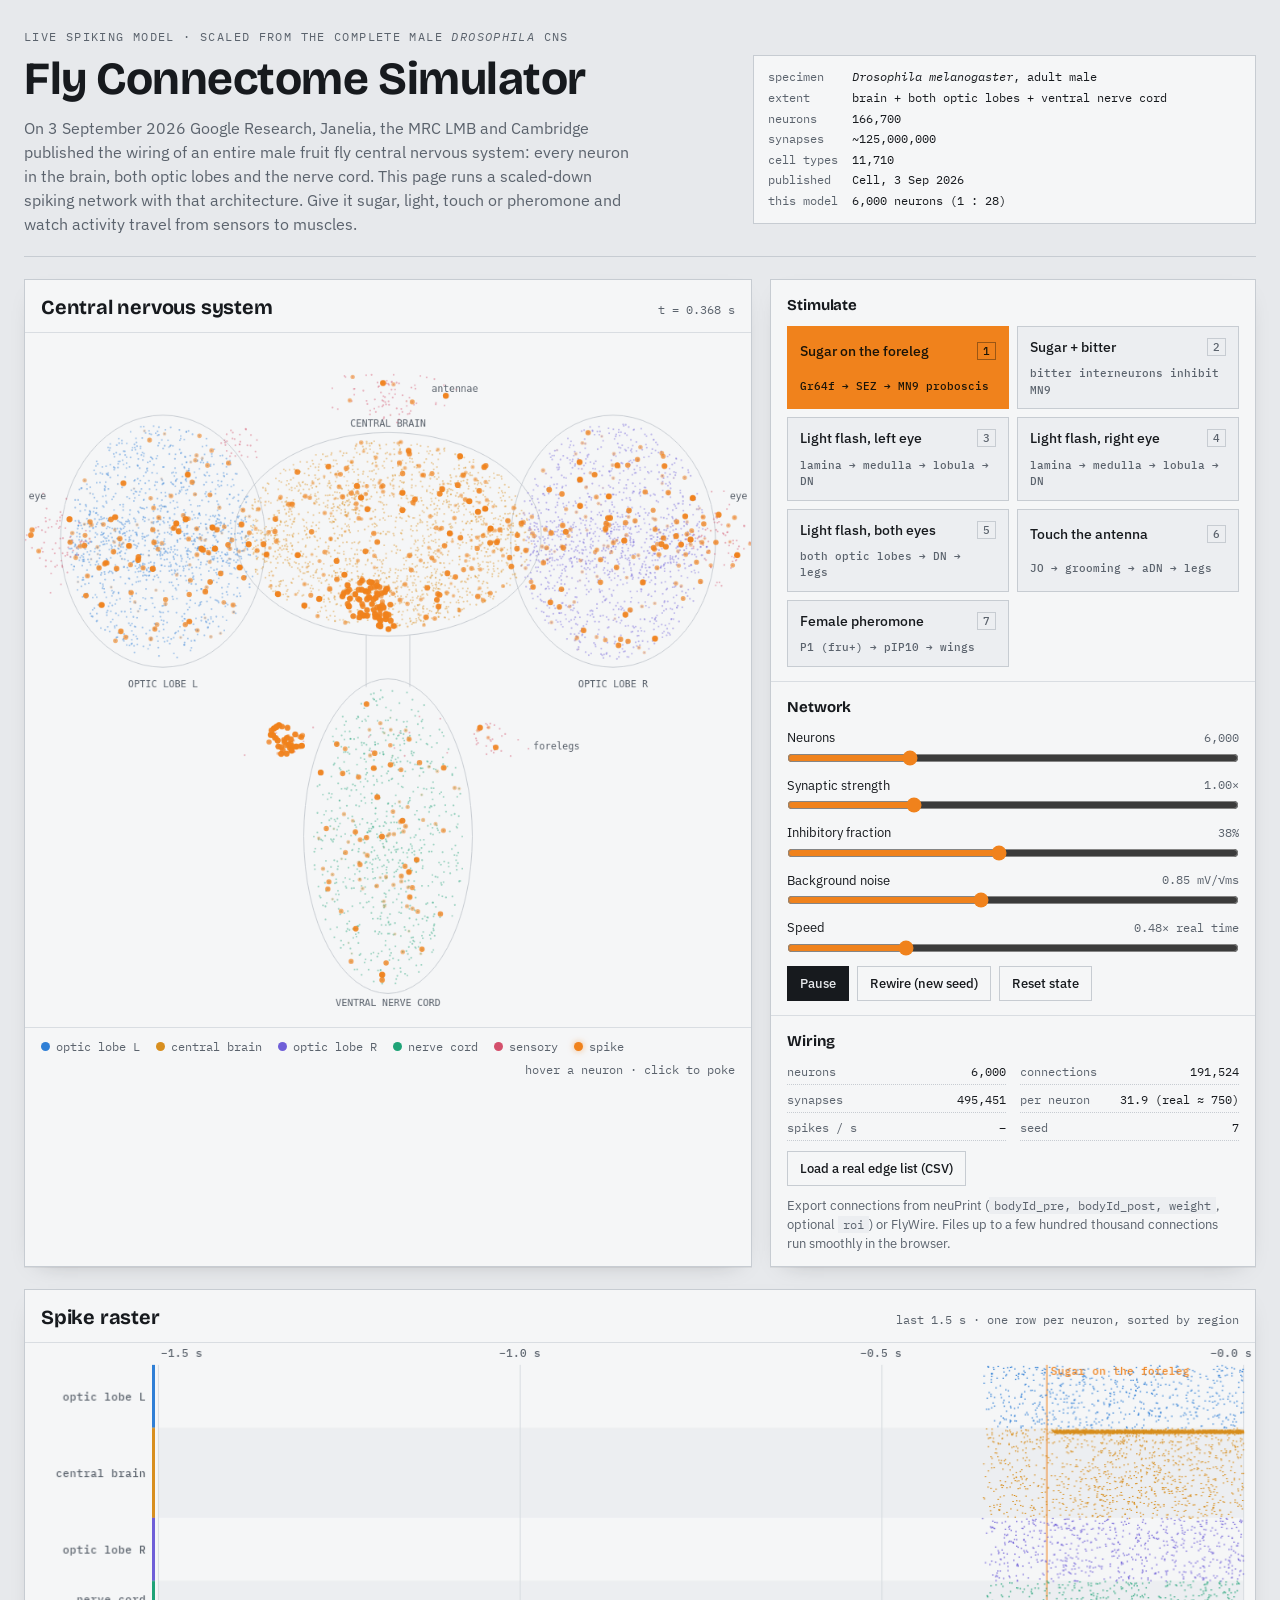
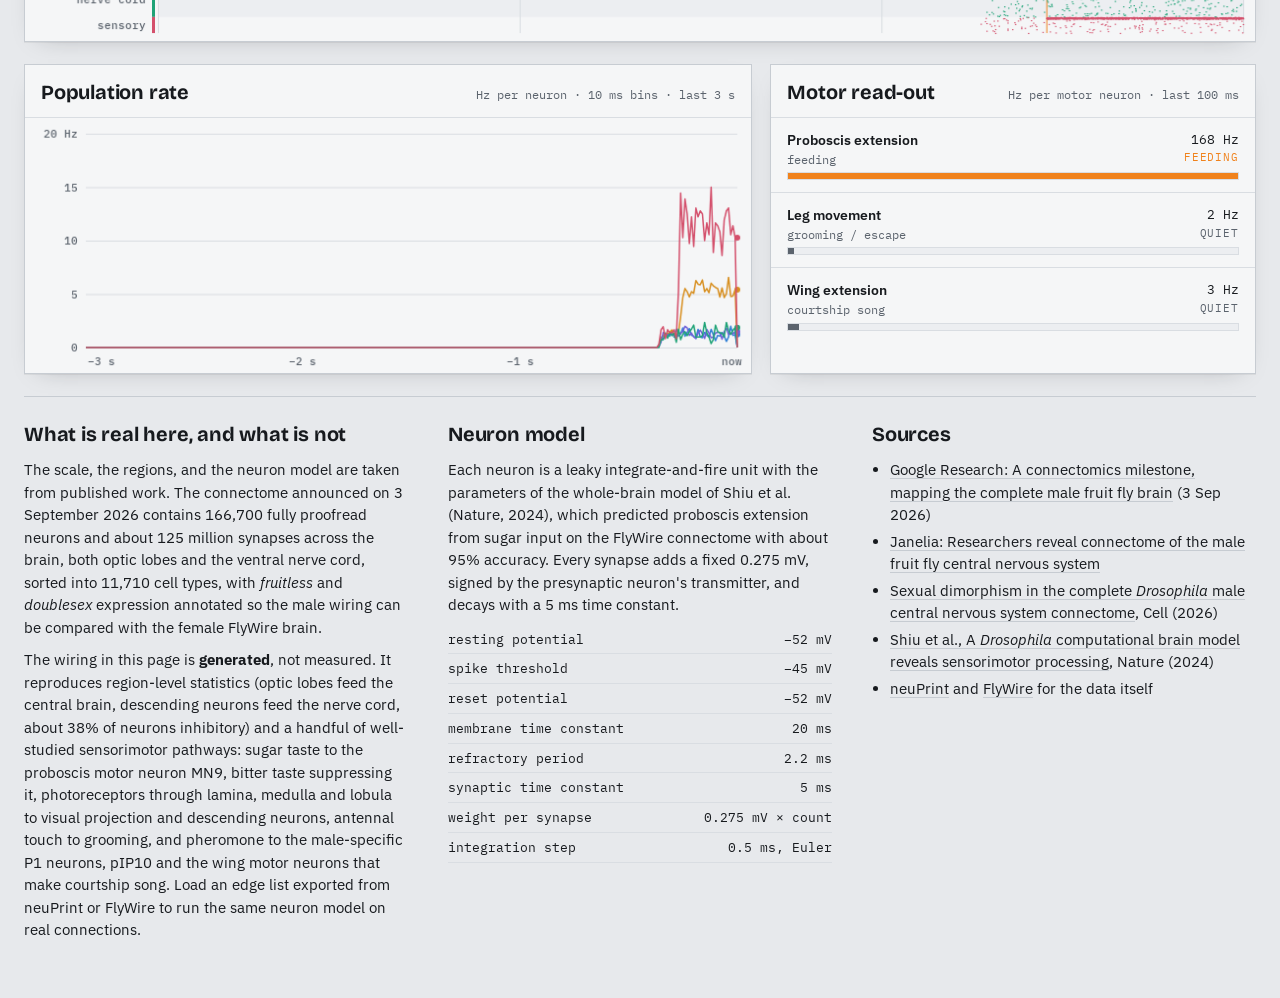
==== fly-brain-sim/index.html @ 0de81622 "Add fly connectome spiking simulation demo and slides Adds fly-brain-sim/, a dependency-free interac" ====
<!DOCTYPE html>
<html lang="en">
<head>
<meta charset="utf-8">
<meta name="viewport" content="width=device-width, initial-scale=1">
<title>Fly Connectome Simulator</title>
<link rel="preconnect" href="https://fonts.googleapis.com">
<link rel="stylesheet" href="https://fonts.googleapis.com/css2?family=Bricolage+Grotesque:opsz,wght@12..96,500;12..96,700&family=IBM+Plex+Sans:wght@400;500;600&family=IBM+Plex+Mono:wght@400;500&display=swap">
<style>
:root {
  color-scheme: light dark;
  --bg: #e7e9ec;
  --panel: #f5f6f7;
  --panel-2: #eceef1;
  --ink: #171a1e;
  --muted: #5b636d;
  --line: #c7ccd2;
  --line-soft: #d9dde2;
  --spike: #f0821c;
  --spike-glow: rgba(240, 130, 28, 0.55);
  --olL: #2f7fd6;
  --olR: #6f5fd8;
  --cb: #d88f1f;
  --vnc: #1fa377;
  --sens: #d4506c;
  --focus: #2f7fd6;
  --dot-alpha: 0.42;
  --shadow: 0 1px 0 rgba(23, 26, 30, 0.06), 0 8px 24px -16px rgba(23, 26, 30, 0.35);
}
@media (prefers-color-scheme: dark) {
  :root:not([data-theme="light"]) {
    --bg: #0f1214;
    --panel: #171b1f;
    --panel-2: #1e2428;
    --ink: #e6e9ec;
    --muted: #8d97a1;
    --line: #2b3239;
    --line-soft: #232a30;
    --spike: #ffc857;
    --spike-glow: rgba(255, 200, 87, 0.6);
    --olL: #5aa0ee;
    --olR: #9384f0;
    --cb: #f0ad3f;
    --vnc: #3ec695;
    --sens: #ef7590;
    --focus: #5aa0ee;
    --dot-alpha: 0.5;
    --shadow: 0 1px 0 rgba(0, 0, 0, 0.3), 0 10px 30px -18px rgba(0, 0, 0, 0.9);
  }
}
:root[data-theme="dark"] {
  --bg: #0f1214;
  --panel: #171b1f;
  --panel-2: #1e2428;
  --ink: #e6e9ec;
  --muted: #8d97a1;
  --line: #2b3239;
  --line-soft: #232a30;
  --spike: #ffc857;
  --spike-glow: rgba(255, 200, 87, 0.6);
  --olL: #5aa0ee;
  --olR: #9384f0;
  --cb: #f0ad3f;
  --vnc: #3ec695;
  --sens: #ef7590;
  --focus: #5aa0ee;
  --dot-alpha: 0.5;
  --shadow: 0 1px 0 rgba(0, 0, 0, 0.3), 0 10px 30px -18px rgba(0, 0, 0, 0.9);
}

* { box-sizing: border-box; }
html, body { margin: 0; }
body {
  background: var(--bg);
  color: var(--ink);
  font-family: "IBM Plex Sans", "Helvetica Neue", Arial, sans-serif;
  font-size: 15px;
  line-height: 1.5;
  -webkit-font-smoothing: antialiased;
}
.mono { font-family: "IBM Plex Mono", "SFMono-Regular", Menlo, Consolas, monospace; font-variant-numeric: tabular-nums; }
h1, h2, h3 { font-family: "Bricolage Grotesque", "IBM Plex Sans", Arial, sans-serif; margin: 0; text-wrap: balance; letter-spacing: -0.01em; }
h1 { font-size: clamp(30px, 4.2vw, 46px); font-weight: 700; line-height: 1.05; }
h2 { font-size: 20px; font-weight: 700; }
h3 { font-size: 15px; font-weight: 700; }
p { margin: 0; }
a { color: inherit; text-decoration-color: var(--line); text-underline-offset: 3px; }
a:hover { text-decoration-color: var(--ink); }
:focus-visible { outline: 2px solid var(--focus); outline-offset: 2px; }

.wrap { max-width: 1280px; margin: 0 auto; padding: 28px 24px 56px; display: flex; flex-direction: column; gap: 22px; }

/* ---- header ---- */
.masthead { display: grid; grid-template-columns: minmax(0, 1.4fr) minmax(280px, 1fr); gap: 24px; align-items: end; border-bottom: 1px solid var(--line); padding-bottom: 20px; }
.masthead .lede { max-width: 62ch; margin-top: 12px; color: var(--muted); font-size: 16px; }
.eyebrow { font-family: "IBM Plex Mono", monospace; font-size: 11.5px; letter-spacing: 0.12em; text-transform: uppercase; color: var(--muted); margin-bottom: 10px; }
.specimen { font-family: "IBM Plex Mono", monospace; font-size: 12px; line-height: 1.55; border: 1px solid var(--line); background: var(--panel); padding: 12px 14px; display: grid; grid-template-columns: max-content 1fr; column-gap: 14px; row-gap: 2px; }
.specimen dt { color: var(--muted); }
.specimen dd { margin: 0; font-variant-numeric: tabular-nums; }

/* ---- main grid ---- */
.lab { display: grid; grid-template-columns: minmax(0, 3fr) minmax(300px, 2fr); gap: 18px; }
.panel { background: var(--panel); border: 1px solid var(--line); box-shadow: var(--shadow); }
.panel-head { display: flex; justify-content: space-between; align-items: baseline; gap: 12px; padding: 12px 16px 10px; border-bottom: 1px solid var(--line-soft); }
.panel-head .sub { font-family: "IBM Plex Mono", monospace; font-size: 11.5px; color: var(--muted); font-variant-numeric: tabular-nums; }
.map-wrap { position: relative; }
#map { display: block; width: 100%; height: auto; cursor: crosshair; }
.legend { display: flex; flex-wrap: wrap; gap: 6px 16px; padding: 10px 16px 12px; font-family: "IBM Plex Mono", monospace; font-size: 11.5px; color: var(--muted); border-top: 1px solid var(--line-soft); }
.legend span::before { content: ""; display: inline-block; width: 9px; height: 9px; border-radius: 50%; margin-right: 6px; vertical-align: -0.5px; background: var(--c); }
.legend .spk::before { background: var(--spike); box-shadow: 0 0 6px var(--spike-glow); }
.tip { position: absolute; pointer-events: none; font-family: "IBM Plex Mono", monospace; font-size: 11.5px; background: var(--ink); color: var(--bg); padding: 5px 8px; max-width: 280px; line-height: 1.4; transform: translate(12px, 12px); display: none; z-index: 2; }
.tip b { color: inherit; font-weight: 500; }

/* ---- controls ---- */
.controls { display: flex; flex-direction: column; }
.ctl-section { padding: 14px 16px; border-bottom: 1px solid var(--line-soft); display: flex; flex-direction: column; gap: 10px; }
.ctl-section:last-child { border-bottom: 0; }
.stim-grid { display: grid; grid-template-columns: 1fr 1fr; gap: 8px; }
.stim { appearance: none; font: inherit; font-size: 13.5px; font-weight: 500; color: var(--ink); background: var(--panel-2); border: 1px solid var(--line); padding: 10px 12px; text-align: left; cursor: pointer; display: grid; grid-template-columns: 1fr auto; align-items: center; gap: 8px; transition: background 120ms, border-color 120ms; }
.stim:hover { border-color: var(--ink); }
.stim .key { font-family: "IBM Plex Mono", monospace; font-size: 11px; color: var(--muted); border: 1px solid var(--line); padding: 0 5px; line-height: 16px; }
.stim .to { grid-column: 1 / -1; font-family: "IBM Plex Mono", monospace; font-size: 11px; color: var(--muted); }
.stim.active { background: var(--spike); border-color: var(--spike); color: #1a1408; }
.stim.active .key, .stim.active .to { color: #1a1408; border-color: rgba(26, 20, 8, 0.4); }
.slider { display: grid; grid-template-columns: 1fr auto; gap: 2px 10px; align-items: center; font-size: 13px; }
.slider label { color: var(--ink); }
.slider output { font-family: "IBM Plex Mono", monospace; font-size: 12px; color: var(--muted); font-variant-numeric: tabular-nums; text-align: right; min-width: 8ch; }
.slider input { grid-column: 1 / -1; width: 100%; accent-color: var(--spike); margin: 0; }
.row { display: flex; gap: 8px; flex-wrap: wrap; }
.btn { appearance: none; font: inherit; font-size: 13px; font-weight: 500; color: var(--ink); background: transparent; border: 1px solid var(--line); padding: 7px 12px; cursor: pointer; }
.btn:hover { border-color: var(--ink); }
.btn.primary { background: var(--ink); color: var(--bg); border-color: var(--ink); }
.file { font-size: 12.5px; color: var(--muted); }
.file input { display: none; }
.file .btn { display: inline-block; }
.note { font-size: 12.5px; color: var(--muted); }
.stats { display: grid; grid-template-columns: repeat(2, 1fr); gap: 6px 14px; font-family: "IBM Plex Mono", monospace; font-size: 12px; }
.stats div { display: flex; justify-content: space-between; gap: 8px; border-bottom: 1px dotted var(--line); padding-bottom: 3px; }
.stats span:first-child { color: var(--muted); }

/* ---- raster + charts ---- */
canvas.plot { display: block; width: 100%; height: auto; }
.two { display: grid; grid-template-columns: minmax(0, 3fr) minmax(300px, 2fr); gap: 18px; }
.meters { display: flex; flex-direction: column; }
.meter { display: grid; grid-template-columns: 1fr auto; gap: 4px 12px; padding: 12px 16px; border-bottom: 1px solid var(--line-soft); }
.meter:last-child { border-bottom: 0; }
.meter .name { font-weight: 600; font-size: 14px; }
.meter .beh { font-family: "IBM Plex Mono", monospace; font-size: 11.5px; color: var(--muted); }
.meter .val { font-family: "IBM Plex Mono", monospace; font-size: 13px; font-variant-numeric: tabular-nums; text-align: right; align-self: center; }
.meter .bar { grid-column: 1 / -1; height: 8px; background: var(--panel-2); border: 1px solid var(--line-soft); position: relative; overflow: hidden; }
.meter .bar i { position: absolute; inset: 0 auto 0 0; width: 0; background: var(--muted); transition: width 80ms linear, background 120ms; }
.meter.on .bar i { background: var(--spike); box-shadow: 0 0 8px var(--spike-glow); }
.meter .state { font-family: "IBM Plex Mono", monospace; font-size: 11px; letter-spacing: 0.08em; text-transform: uppercase; color: var(--muted); align-self: center; }
.meter.on .state { color: var(--spike); }

/* ---- notes ---- */
.notes { display: grid; grid-template-columns: repeat(auto-fit, minmax(300px, 1fr)); gap: 24px 40px; border-top: 1px solid var(--line); padding-top: 22px; }
.notes p, .notes li { max-width: 62ch; color: var(--ink); }
.notes h2 { margin-bottom: 10px; }
.notes ul { margin: 8px 0 0; padding-left: 18px; display: flex; flex-direction: column; gap: 4px; }
.params { width: 100%; border-collapse: collapse; font-family: "IBM Plex Mono", monospace; font-size: 12.5px; margin-top: 8px; }
.params td { padding: 5px 0; border-bottom: 1px solid var(--line-soft); vertical-align: top; }
.params td:last-child { text-align: right; font-variant-numeric: tabular-nums; white-space: nowrap; }
.tablewrap { overflow-x: auto; }
code { font-family: "IBM Plex Mono", monospace; font-size: 0.92em; background: var(--panel-2); padding: 1px 5px; }

@media (max-width: 900px) {
  .masthead, .lab, .two { grid-template-columns: 1fr; }
  .stim-grid { grid-template-columns: 1fr; }
}
@media (prefers-reduced-motion: reduce) {
  .stim, .meter .bar i { transition: none; }
}
</style>
</head>
<body>
<div class="wrap">

  <header class="masthead">
    <div>
      <div class="eyebrow">Live spiking model · scaled from the complete male <i>Drosophila</i> CNS</div>
      <h1>Fly Connectome Simulator</h1>
      <p class="lede">On 3 September 2026 Google Research, Janelia, the MRC LMB and Cambridge published the wiring of an entire male fruit fly central nervous system: every neuron in the brain, both optic lobes and the nerve cord. This page runs a scaled-down spiking network with that architecture. Give it sugar, light, touch or pheromone and watch activity travel from sensors to muscles.</p>
    </div>
    <dl class="specimen" aria-label="Specimen">
      <dt>specimen</dt><dd><i>Drosophila melanogaster</i>, adult male</dd>
      <dt>extent</dt><dd>brain + both optic lobes + ventral nerve cord</dd>
      <dt>neurons</dt><dd>166,700</dd>
      <dt>synapses</dt><dd>~125,000,000</dd>
      <dt>cell types</dt><dd>11,710</dd>
      <dt>published</dt><dd>Cell, 3 Sep 2026</dd>
      <dt>this model</dt><dd id="scaleLabel">6,000 neurons (1 : 28)</dd>
    </dl>
  </header>

  <section class="lab">
    <div class="panel">
      <div class="panel-head">
        <h2>Central nervous system</h2>
        <span class="sub" id="clock">t = 0.000 s</span>
      </div>
      <div class="map-wrap">
        <canvas id="map" width="900" height="860" aria-label="Map of the fly central nervous system with spiking neurons"></canvas>
        <div class="tip" id="tip"></div>
      </div>
      <div class="legend">
        <span style="--c: var(--olL)">optic lobe L</span>
        <span style="--c: var(--cb)">central brain</span>
        <span style="--c: var(--olR)">optic lobe R</span>
        <span style="--c: var(--vnc)">nerve cord</span>
        <span style="--c: var(--sens)">sensory</span>
        <span class="spk">spike</span>
        <span style="margin-left:auto">hover a neuron · click to poke</span>
      </div>
    </div>

    <div class="panel controls">
      <div class="ctl-section">
        <h3>Stimulate</h3>
        <div class="stim-grid" id="stims"></div>
      </div>
      <div class="ctl-section">
        <h3>Network</h3>
        <div class="slider">
          <label for="sN">Neurons</label><output id="oN">6,000</output>
          <input id="sN" type="range" min="1000" max="20000" step="500" value="6000">
        </div>
        <div class="slider">
          <label for="sW">Synaptic strength</label><output id="oW">1.00×</output>
          <input id="sW" type="range" min="0.25" max="3" step="0.05" value="1">
        </div>
        <div class="slider">
          <label for="sI">Inhibitory fraction</label><output id="oI">38%</output>
          <input id="sI" type="range" min="0.1" max="0.7" step="0.02" value="0.38">
        </div>
        <div class="slider">
          <label for="sNoise">Background noise</label><output id="oNoise">0.85 mV/√ms</output>
          <input id="sNoise" type="range" min="0" max="2" step="0.05" value="0.85">
        </div>
        <div class="slider">
          <label for="sSpeed">Speed</label><output id="oSpeed">0.5× real time</output>
          <input id="sSpeed" type="range" min="1" max="60" step="1" value="16">
        </div>
        <div class="row">
          <button class="btn primary" id="btnRun" type="button">Pause</button>
          <button class="btn" id="btnRewire" type="button">Rewire (new seed)</button>
          <button class="btn" id="btnReset" type="button">Reset state</button>
        </div>
      </div>
      <div class="ctl-section">
        <h3>Wiring</h3>
        <div class="stats">
          <div><span>neurons</span><span id="stN">–</span></div>
          <div><span>connections</span><span id="stE">–</span></div>
          <div><span>synapses</span><span id="stS">–</span></div>
          <div><span>per neuron</span><span id="stK">–</span></div>
          <div><span>spikes / s</span><span id="stRate">–</span></div>
          <div><span>seed</span><span id="stSeed">–</span></div>
        </div>
        <label class="file">
          <span class="btn">Load a real edge list (CSV)</span>
          <input id="file" type="file" accept=".csv,.tsv,.txt">
          <span id="fileName"></span>
        </label>
        <p class="note">Export connections from neuPrint (<code>bodyId_pre, bodyId_post, weight</code>, optional <code>roi</code>) or FlyWire. Files up to a few hundred thousand connections run smoothly in the browser.</p>
      </div>
    </div>
  </section>

  <section class="panel">
    <div class="panel-head">
      <h2>Spike raster</h2>
      <span class="sub">last 1.5 s · one row per neuron, sorted by region</span>
    </div>
    <canvas id="raster" class="plot" width="1240" height="300" aria-label="Spike raster"></canvas>
  </section>

  <section class="two">
    <div class="panel">
      <div class="panel-head">
        <h2>Population rate</h2>
        <span class="sub">Hz per neuron · 10 ms bins · last 3 s</span>
      </div>
      <canvas id="rates" class="plot" width="740" height="260" aria-label="Population firing rate per region"></canvas>
    </div>
    <div class="panel meters">
      <div class="panel-head">
        <h2>Motor read-out</h2>
        <span class="sub">Hz per motor neuron · last 100 ms</span>
      </div>
      <div id="meters"></div>
    </div>
  </section>

  <section class="notes">
    <div>
      <h2>What is real here, and what is not</h2>
      <p>The scale, the regions, and the neuron model are taken from published work. The connectome announced on 3 September 2026 contains 166,700 fully proofread neurons and about 125 million synapses across the brain, both optic lobes and the ventral nerve cord, sorted into 11,710 cell types, with <i>fruitless</i> and <i>doublesex</i> expression annotated so the male wiring can be compared with the female FlyWire brain.</p>
      <p style="margin-top:10px">The wiring in this page is <b>generated</b>, not measured. It reproduces region-level statistics (optic lobes feed the central brain, descending neurons feed the nerve cord, about 38% of neurons inhibitory) and a handful of well-studied sensorimotor pathways: sugar taste to the proboscis motor neuron MN9, bitter taste suppressing it, photoreceptors through lamina, medulla and lobula to visual projection and descending neurons, antennal touch to grooming, and pheromone to the male-specific P1 neurons, pIP10 and the wing motor neurons that make courtship song. Load an edge list exported from neuPrint or FlyWire to run the same neuron model on real connections.</p>
    </div>
    <div>
      <h2>Neuron model</h2>
      <p>Each neuron is a leaky integrate-and-fire unit with the parameters of the whole-brain model of Shiu et al. (Nature, 2024), which predicted proboscis extension from sugar input on the FlyWire connectome with about 95% accuracy. Every synapse adds a fixed 0.275 mV, signed by the presynaptic neuron's transmitter, and decays with a 5 ms time constant.</p>
      <div class="tablewrap">
      <table class="params">
        <tr><td>resting potential</td><td>−52 mV</td></tr>
        <tr><td>spike threshold</td><td>−45 mV</td></tr>
        <tr><td>reset potential</td><td>−52 mV</td></tr>
        <tr><td>membrane time constant</td><td>20 ms</td></tr>
        <tr><td>refractory period</td><td>2.2 ms</td></tr>
        <tr><td>synaptic time constant</td><td>5 ms</td></tr>
        <tr><td>weight per synapse</td><td>0.275 mV × count</td></tr>
        <tr><td>integration step</td><td>0.5 ms, Euler</td></tr>
      </table>
      </div>
    </div>
    <div>
      <h2>Sources</h2>
      <ul>
        <li><a href="https://research.google/blog/a-connectomics-milestone-mapping-the-complete-male-fruit-fly-brain/">Google Research: A connectomics milestone, mapping the complete male fruit fly brain</a> (3 Sep 2026)</li>
        <li><a href="https://www.janelia.org/news/researchers-reveal-connectome-of-the-male-fruit-fly-central-nervous-system">Janelia: Researchers reveal connectome of the male fruit fly central nervous system</a></li>
        <li><a href="https://www.cell.com/cell/fulltext/S0092-8674(26)00942-6">Sexual dimorphism in the complete <i>Drosophila</i> male central nervous system connectome</a>, Cell (2026)</li>
        <li><a href="https://doi.org/10.1038/s41586-024-07763-9">Shiu et al., A <i>Drosophila</i> computational brain model reveals sensorimotor processing</a>, Nature (2024)</li>
        <li><a href="https://neuprint.janelia.org/">neuPrint</a> and <a href="https://flywire.ai/">FlyWire</a> for the data itself</li>
      </ul>
    </div>
  </section>
</div>

<script src="sim.js"></script>
<script>
(function () {
  'use strict';
  var F = window.FlySim;
  var REGIONS = F.REGIONS;
  var REGION_TOKEN = { olL: '--olL', cb: '--cb', olR: '--olR', vnc: '--vnc', sens: '--sens' };

  // ---------- theme tokens ----------
  var tok = {};
  function readTokens() {
    var cs = getComputedStyle(document.documentElement);
    ['--bg', '--panel', '--panel-2', '--ink', '--muted', '--line', '--line-soft', '--spike', '--olL', '--cb', '--olR', '--vnc', '--sens', '--dot-alpha'].forEach(function (k) {
      tok[k] = cs.getPropertyValue(k).trim();
    });
  }
  readTokens();
  var mq = window.matchMedia('(prefers-color-scheme: dark)');
  mq.addEventListener && mq.addEventListener('change', function () { readTokens(); staticDirty = true; });
  new MutationObserver(function () { readTokens(); staticDirty = true; }).observe(document.documentElement, { attributes: true, attributeFilter: ['data-theme'] });

  function regionColor(ri) { return tok[REGION_TOKEN[REGIONS[ri].id]]; }
  function fmt(n) { return n.toLocaleString('en-US'); }

  // ---------- state ----------
  var net = null;
  var running = true;
  var stepsPerFrame = 16;
  var seed = 7;
  var custom = false; // real edge list loaded

  var SPK_CAP = 400000;
  var spkT = new Float32Array(SPK_CAP), spkId = new Int32Array(SPK_CAP), spkHead = 0, spkLen = 0;
  var BIN = 10, NBINS = 300; // ms, count
  var binCounts = [], binIdx = 0, binT = 0;
  var stimMarks = []; // {t, label}
  var spikesLastSecond = 0, spikeWindowStart = 0, spikesPerSec = 0;

  function makeNet() {
    net = new F.Network({
      N: +sN.value, seed: seed,
      inhFraction: +sI.value, weightScale: +sW.value, noise: +sNoise.value
    });
    custom = false;
    afterBuild();
  }
  function afterBuild() {
    net.onSpike = recordSpike;
    spkHead = 0; spkLen = 0; stimMarks = [];
    binCounts = [];
    for (var r = 0; r < REGIONS.length; r++) binCounts.push(new Float32Array(NBINS));
    binIdx = 0; binT = 0;
    spikesLastSecond = 0; spikeWindowStart = 0; spikesPerSec = 0;
    staticDirty = true;
    updateStats();
    buildStimButtons();
  }
  function recordSpike(t, i) {
    spkT[spkHead] = t; spkId[spkHead] = i;
    spkHead = (spkHead + 1) % SPK_CAP;
    if (spkLen < SPK_CAP) spkLen++;
  }

  // ---------- DOM ----------
  var $ = function (id) { return document.getElementById(id); };
  var sN = $('sN'), sW = $('sW'), sI = $('sI'), sNoise = $('sNoise'), sSpeed = $('sSpeed');
  var map = $('map'), mctx = map.getContext('2d');
  var raster = $('raster'), rctx = raster.getContext('2d');
  var rates = $('rates'), cctx = rates.getContext('2d');
  var tip = $('tip');
  var staticLayer = document.createElement('canvas');
  var staticDirty = true;

  function updateStats() {
    $('stN').textContent = fmt(net.N);
    $('stE').textContent = fmt(net.E);
    $('stS').textContent = fmt(Math.round(net.totalSynapses));
    $('stK').textContent = (net.E / net.N).toFixed(1) + ' (real ≈ 750)';
    $('stSeed').textContent = custom ? 'file' : String(seed);
    $('scaleLabel').textContent = fmt(net.N) + ' neurons (1 : ' + Math.round(F.REAL.neurons / net.N) + ')';
  }

  var stimButtons = {};
  function buildStimButtons() {
    var box = $('stims');
    box.innerHTML = '';
    stimButtons = {};
    var list;
    if (custom) {
      list = net.groups.map(function (g) { return { id: g.id, label: g.label, to: 'poke every neuron in ' + g.region, groups: [g.id], rate: 60, duration: 300 }; });
    } else {
      var to = { sugar: 'Gr64f → SEZ → MN9 proboscis', bitter: 'bitter interneurons inhibit MN9', flashL: 'lamina → medulla → lobula → DN', flashR: 'lamina → medulla → lobula → DN', flash: 'both optic lobes → DN → legs', touch: 'JO → grooming → aDN → legs', pheromone: 'P1 (fru+) → pIP10 → wings' };
      list = Object.keys(F.STIMULI).map(function (k) { var s = F.STIMULI[k]; return { id: k, label: s.label, to: to[k], groups: s.groups, rate: s.rate, duration: s.duration }; });
    }
    list.forEach(function (s, n) {
      var b = document.createElement('button');
      b.type = 'button'; b.className = 'stim';
      b.innerHTML = '<span>' + s.label + '</span><span class="key">' + (n + 1) + '</span><span class="to">' + s.to + '</span>';
      b.addEventListener('click', function () { fire(s); });
      box.appendChild(b);
      stimButtons[s.id] = { el: b, spec: s, until: 0 };
    });
  }
  function fire(s) {
    s.groups.forEach(function (gid) { var g = net.groupIndex[gid]; if (g) net.stimulate(g.members, s.rate, s.duration); });
    stimMarks.push({ t: net.t, label: s.label });
    if (stimMarks.length > 40) stimMarks.shift();
    var sb = stimButtons[s.id];
    if (sb) { sb.until = net.t + s.duration; sb.el.classList.add('active'); }
    if (!running) toggleRun();
  }

  // meters
  var meterEls = {};
  (function () {
    var box = $('meters');
    F.READOUTS.forEach(function (ro) {
      var d = document.createElement('div');
      d.className = 'meter';
      d.innerHTML = '<div><div class="name">' + ro.label + '</div><div class="beh">' + ro.behaviour + '</div></div><div><div class="val"><span class="v">0</span> Hz</div><div class="state">quiet</div></div><div class="bar"><i></i></div>';
      box.appendChild(d);
      meterEls[ro.id] = { el: d, v: d.querySelector('.v'), bar: d.querySelector('.bar i'), state: d.querySelector('.state') };
    });
  })();

  // ---------- controls ----------
  function bindSlider(input, output, format, onInput) {
    var f = function () { output.textContent = format(+input.value); onInput && onInput(+input.value); };
    input.addEventListener('input', f);
    return f;
  }
  bindSlider(sN, $('oN'), function (v) { return fmt(v); });
  sN.addEventListener('change', function () { makeNet(); });
  bindSlider(sW, $('oW'), function (v) { return v.toFixed(2) + '×'; }, function (v) { net.weightScale = v; });
  bindSlider(sI, $('oI'), function (v) { return Math.round(v * 100) + '%'; });
  sI.addEventListener('change', function () { if (!custom) makeNet(); });
  bindSlider(sNoise, $('oNoise'), function (v) { return v.toFixed(2) + ' mV/√ms'; }, function (v) { net.noise = v; });
  var speedFmt = bindSlider(sSpeed, $('oSpeed'), function (v) { stepsPerFrame = v; return (v * 0.5 * 60 / 1000).toFixed(2).replace(/\.?0+$/, '') + '× real time'; });

  function toggleRun() { running = !running; $('btnRun').textContent = running ? 'Pause' : 'Run'; }
  $('btnRun').addEventListener('click', toggleRun);
  $('btnRewire').addEventListener('click', function () { seed = (seed * 7919 + 13) % 100000 + 1; makeNet(); });
  $('btnReset').addEventListener('click', function () { net.reset(); net.onSpike = recordSpike; spkHead = 0; spkLen = 0; stimMarks = []; binCounts.forEach(function (b) { b.fill(0); }); });

  document.addEventListener('keydown', function (e) {
    if (e.target && /input|textarea|select/i.test(e.target.tagName)) return;
    if (e.key === ' ') { e.preventDefault(); toggleRun(); return; }
    var n = parseInt(e.key, 10);
    if (n >= 1 && n <= 9) {
      var keys = Object.keys(stimButtons);
      if (keys[n - 1]) fire(stimButtons[keys[n - 1]].spec);
    }
  });

  // ---------- file loading ----------
  $('file').addEventListener('change', function (ev) {
    var f = ev.target.files && ev.target.files[0];
    if (!f) return;
    $('fileName').textContent = 'reading ' + f.name + '…';
    var reader = new FileReader();
    reader.onload = function () {
      try {
        var res = parseEdgeList(String(reader.result));
        net = new F.Network({ N: 10, seed: seed, inhFraction: +sI.value, weightScale: +sW.value, noise: +sNoise.value });
        net.loadEdgeList(res.pre, res.post, res.w, res.regionOf);
        custom = true;
        afterBuild();
        $('fileName').textContent = f.name + ': ' + fmt(net.N) + ' neurons, ' + fmt(net.E) + ' connections';
        sN.value = Math.min(20000, Math.max(1000, net.N)); $('oN').textContent = fmt(net.N);
      } catch (err) {
        $('fileName').textContent = 'Could not read that file: ' + err.message;
      }
    };
    reader.readAsText(f);
  });

  function parseEdgeList(text) {
    var lines = text.split(/\r?\n/).filter(function (l) { return l.trim().length; });
    if (!lines.length) throw new Error('the file is empty');
    var sep = lines[0].indexOf('\t') >= 0 ? '\t' : ',';
    var head = lines[0].split(sep).map(function (h) { return h.trim().replace(/^"|"$/g, '').toLowerCase(); });
    var hasHeader = head.some(function (h) { return /[a-z]/.test(h); });
    function find(cands, fallback) {
      for (var c = 0; c < cands.length; c++) { var i = head.indexOf(cands[c]); if (i >= 0) return i; }
      return fallback;
    }
    var ip = hasHeader ? find(['bodyid_pre', 'pre', 'pre_root_id', 'pre_pt_root_id', 'source', 'pre_id', 'bodyid_source'], 0) : 0;
    var io = hasHeader ? find(['bodyid_post', 'post', 'post_root_id', 'post_pt_root_id', 'target', 'post_id', 'bodyid_target'], 1) : 1;
    var iw = hasHeader ? find(['weight', 'syn_count', 'count', 'n_syn', 'synapses', 'nt_weight'], 2) : 2;
    var ir = hasHeader ? find(['roi', 'region', 'neuropil', 'pre_roi', 'roi_pre'], -1) : -1;
    var pre = [], post = [], w = [];
    var regionByNode = ir >= 0 ? new Map() : null;
    for (var l = hasHeader ? 1 : 0; l < lines.length; l++) {
      var cols = lines[l].split(sep);
      if (cols.length <= Math.max(ip, io)) continue;
      var a = cols[ip].trim(), b = cols[io].trim();
      if (!a || !b) continue;
      pre.push(a); post.push(b);
      w.push(iw >= 0 && cols[iw] !== undefined ? parseFloat(cols[iw]) || 1 : 1);
      if (regionByNode && cols[ir] !== undefined) regionByNode.set(a, cols[ir].trim());
    }
    if (!pre.length) throw new Error('no pre/post pairs found');
    var regionOf = null;
    if (regionByNode) {
      regionOf = function (id) {
        var s = regionByNode.get(id) || '';
        if (/vnc|leg|neck|wing|haltere|abd|anmp|lnmp|mtnmp|intnp|ov\b|ventral nerve/i.test(s)) return 'vnc';
        if (/^(me|lo|lop|la|ame)\(l\)|optic.*(left|_l)|\(l\)$/i.test(s) && /me|lo|la|optic/i.test(s)) return 'olL';
        if (/^(me|lo|lop|la|ame)\(r\)|optic.*(right|_r)|\(r\)$/i.test(s) && /me|lo|la|optic/i.test(s)) return 'olR';
        if (/sens|afferent|photoreceptor/i.test(s)) return 'sens';
        return 'cb';
      };
    }
    return { pre: pre, post: post, w: w, regionOf: regionOf };
  }

  // ---------- map drawing ----------
  var W = 900, H = 860;
  var hoverIdx = -1;
  function px(x) { return x * W; }
  function py(y) { return y * H; }

  function drawStatic() {
    staticLayer.width = W; staticLayer.height = H;
    var c = staticLayer.getContext('2d');
    c.fillStyle = tok['--panel'];
    c.fillRect(0, 0, W, H);
    // silhouettes
    c.lineWidth = 1;
    c.strokeStyle = tok['--line'];
    c.setLineDash([]);
    REGIONS.forEach(function (R) {
      if (R.id === 'sens') return;
      c.beginPath();
      c.ellipse(px(R.cx), py(R.cy), px(R.rx) + 10, py(R.ry) + 10, 0, 0, Math.PI * 2);
      c.stroke();
    });
    // neck connective
    c.beginPath(); c.moveTo(px(0.47), py(0.435)); c.lineTo(px(0.47), py(0.51));
    c.moveTo(px(0.53), py(0.435)); c.lineTo(px(0.53), py(0.51)); c.stroke();
    // region labels
    c.fillStyle = tok['--muted'];
    c.font = '500 12px "IBM Plex Mono", monospace';
    c.textAlign = 'center';
    c.fillText('OPTIC LOBE L', px(0.19), py(0.51));
    c.fillText('CENTRAL BRAIN', px(0.50), py(0.135));
    c.fillText('OPTIC LOBE R', px(0.81), py(0.51));
    c.fillText('VENTRAL NERVE CORD', px(0.50), py(0.97));
    c.textAlign = 'left';
    c.fillText('antennae', px(0.56), py(0.085));
    c.fillText('forelegs', px(0.70), py(0.60));
    c.fillText('eye', px(0.005), py(0.24));
    c.textAlign = 'right';
    c.fillText('eye', px(0.995), py(0.24));
    c.textAlign = 'left';
    // neurons
    var alpha = parseFloat(tok['--dot-alpha']) || 0.4;
    c.globalAlpha = alpha;
    var N = net.N;
    for (var r = 0; r < REGIONS.length; r++) {
      c.fillStyle = regionColor(r);
      var s = net.regionStart[r], e = s + net.regionCount[r];
      for (var i = s; i < e; i++) {
        var x = px(net.x[i]), y = py(net.y[i]);
        if (net.sign[i] < 0) { c.fillRect(x - 0.9, y - 0.9, 1.8, 1.8); }
        else { c.beginPath(); c.arc(x, y, 1.15, 0, 6.2832); c.fill(); }
      }
    }
    c.globalAlpha = 1;
    staticDirty = false;
  }

  function drawMap() {
    if (staticDirty) drawStatic();
    mctx.drawImage(staticLayer, 0, 0);
    var t = net.t, last = net.lastSpike, N = net.N;
    var FADE = 90;
    mctx.fillStyle = tok['--spike'];
    for (var i = 0; i < N; i++) {
      var age = t - last[i];
      if (age < FADE) {
        var a = 1 - age / FADE;
        mctx.globalAlpha = a;
        var rad = 1.6 + 2.2 * a;
        mctx.beginPath(); mctx.arc(px(net.x[i]), py(net.y[i]), rad, 0, 6.2832); mctx.fill();
      }
    }
    mctx.globalAlpha = 1;
    // hover ring
    if (hoverIdx >= 0) {
      mctx.strokeStyle = tok['--ink']; mctx.lineWidth = 1.2;
      mctx.beginPath(); mctx.arc(px(net.x[hoverIdx]), py(net.y[hoverIdx]), 6, 0, 6.2832); mctx.stroke();
    }
  }

  // hover / click
  function nearest(cx, cy) {
    var best = -1, bd = 0.0006; // ~ 2.4% of width
    for (var i = 0; i < net.N; i++) {
      var dx = net.x[i] - cx, dy = net.y[i] - cy, d = dx * dx + dy * dy;
      if (d < bd) { bd = d; best = i; }
    }
    return best;
  }
  function canvasPos(ev) {
    var r = map.getBoundingClientRect();
    return { x: (ev.clientX - r.left) / r.width, y: (ev.clientY - r.top) / r.height, px: ev.clientX - r.left, py: ev.clientY - r.top };
  }
  map.addEventListener('mousemove', function (ev) {
    var p = canvasPos(ev);
    hoverIdx = nearest(p.x, p.y);
    if (hoverIdx < 0) { tip.style.display = 'none'; return; }
    var i = hoverIdx;
    var g = net.group[i] >= 0 ? F.GROUPS[net.group[i]].label : 'unlabelled ' + REGIONS[net.region[i]].name.toLowerCase() + ' neuron';
    var deg = net.rowPtr[i + 1] - net.rowPtr[i];
    var idLabel = net.nodeIds ? net.nodeIds[i] : '#' + i;
    tip.innerHTML = '<b>' + idLabel + '</b> · ' + REGIONS[net.region[i]].name + '<br>' + g + '<br>' + (net.sign[i] < 0 ? 'inhibitory' : 'excitatory') + ' · ' + deg + ' outputs · v = ' + net.v[i].toFixed(1) + ' mV';
    tip.style.left = p.px + 'px'; tip.style.top = p.py + 'px'; tip.style.display = 'block';
  });
  map.addEventListener('mouseleave', function () { hoverIdx = -1; tip.style.display = 'none'; });
  map.addEventListener('click', function (ev) {
    var p = canvasPos(ev), members = [], r2 = 0.03 * 0.03;
    for (var i = 0; i < net.N; i++) { var dx = net.x[i] - p.x, dy = net.y[i] - p.y; if (dx * dx + dy * dy < r2) members.push(i); }
    if (!members.length) return;
    net.stimulate(members, 150, 200);
    stimMarks.push({ t: net.t, label: 'poke' });
    if (!running) toggleRun();
  });

  // ---------- raster ----------
  var RW = 1240, RH = 300, RWIN = 1500, RLEFT = 134, RTOP = 22;
  var SHORT = { olL: 'optic lobe L', cb: 'central brain', olR: 'optic lobe R', vnc: 'nerve cord', sens: 'sensory' };
  function drawRaster() {
    rctx.fillStyle = tok['--panel']; rctx.fillRect(0, 0, RW, RH);
    var t = net.t, N = net.N, t0 = t - RWIN;
    var plotW = RW - RLEFT - 12, plotH = RH - RTOP - 8;
    // region bands
    rctx.font = '500 11px "IBM Plex Mono", monospace';
    rctx.textAlign = 'right';
    for (var r = 0; r < REGIONS.length; r++) {
      if (!net.regionCount[r]) continue;
      var y0 = RTOP + net.regionStart[r] / N * plotH, y1 = RTOP + (net.regionStart[r] + net.regionCount[r]) / N * plotH;
      rctx.fillStyle = r % 2 ? tok['--panel-2'] : tok['--panel'];
      rctx.fillRect(RLEFT, y0, plotW, y1 - y0);
      rctx.fillStyle = regionColor(r);
      rctx.fillRect(RLEFT - 6, y0, 3, y1 - y0);
      if (y1 - y0 > 12) { rctx.fillStyle = tok['--muted']; rctx.fillText(SHORT[REGIONS[r].id], RLEFT - 12, (y0 + y1) / 2 + 4); }
    }
    // time axis
    rctx.fillStyle = tok['--muted']; rctx.textAlign = 'center';
    for (var s = 0; s <= RWIN; s += 500) {
      var x = RLEFT + s / RWIN * plotW;
      rctx.fillStyle = tok['--line-soft']; rctx.fillRect(x, RTOP, 1, plotH);
      rctx.fillStyle = tok['--muted'];
      rctx.fillText('−' + ((RWIN - s) / 1000).toFixed(1) + ' s', Math.min(RW - 24, Math.max(RLEFT + 24, x)), 14);
    }
    // stimulus marks
    rctx.textAlign = 'left';
    for (var m = 0; m < stimMarks.length; m++) {
      var sm = stimMarks[m];
      if (sm.t < t0) continue;
      var sx = RLEFT + (sm.t - t0) / RWIN * plotW;
      rctx.fillStyle = tok['--spike'];
      rctx.fillRect(sx, RTOP, 1, plotH);
      var flip = sx > RLEFT + plotW - 150;
      rctx.textAlign = flip ? 'right' : 'left';
      rctx.fillText(sm.label, flip ? sx - 4 : sx + 4, RTOP + 10);
    }
    // spikes
    var k = spkLen, idx = (spkHead - 1 + SPK_CAP) % SPK_CAP;
    var colors = []; for (r = 0; r < REGIONS.length; r++) colors.push(regionColor(r));
    var scaleX = plotW / RWIN, scaleY = plotH / N;
    var lastColor = -1;
    while (k-- > 0) {
      var st = spkT[idx];
      if (st < t0) break;
      var id = spkId[idx];
      var reg = net.region[id];
      if (reg !== lastColor) { rctx.fillStyle = colors[reg]; lastColor = reg; }
      rctx.fillRect(RLEFT + (st - t0) * scaleX, RTOP + id * scaleY, 1.5, Math.max(1, scaleY));
      idx = (idx - 1 + SPK_CAP) % SPK_CAP;
    }
  }

  // ---------- rate chart ----------
  var CW = 740, CH = 260, CL = 62, CR = 14, CT = 16, CB = 26;
  function accumulateRates() {
    // called after each sim step with net.stepCounts
    var c = net.stepCounts;
    for (var r = 0; r < REGIONS.length; r++) binCounts[r][binIdx] += c[r];
    binT += net.dt;
    if (binT >= BIN) {
      binT = 0; binIdx = (binIdx + 1) % NBINS;
      for (r = 0; r < REGIONS.length; r++) binCounts[r][binIdx] = 0;
    }
  }
  function drawRates() {
    cctx.fillStyle = tok['--panel']; cctx.fillRect(0, 0, CW, CH);
    var plotW = CW - CL - CR, plotH = CH - CT - CB;
    // find max
    var maxHz = 5;
    var series = [];
    for (var r = 0; r < REGIONS.length; r++) {
      var n = net.regionCount[r]; if (!n) { series.push(null); continue; }
      var arr = new Float32Array(NBINS);
      for (var b = 0; b < NBINS; b++) {
        var bi = (binIdx + 1 + b) % NBINS;
        var hz = binCounts[r][bi] / n / (BIN / 1000);
        arr[b] = hz; if (b < NBINS - 1 && hz > maxHz) maxHz = hz;
      }
      series.push(arr);
    }
    var stepHz = Math.max(5, Math.ceil(maxHz / 4 / 5) * 5);
    maxHz = stepHz * 4;
    // grid
    cctx.font = '500 11px "IBM Plex Mono", monospace';
    cctx.textAlign = 'right';
    for (var g = 0; g <= 4; g++) {
      var yv = maxHz * g / 4, y = CT + plotH - yv / maxHz * plotH;
      cctx.fillStyle = tok['--line-soft']; cctx.fillRect(CL, y, plotW, 1);
      cctx.fillStyle = tok['--muted']; cctx.fillText(yv.toFixed(0) + (g === 4 ? ' Hz' : ''), CL - 8, y + 4);
    }
    cctx.textAlign = 'center';
    for (var s = 0; s <= 3; s++) {
      var x = CL + s / 3 * plotW;
      cctx.fillStyle = tok['--muted'];
      cctx.fillText(s === 3 ? 'now' : '−' + (3 - s) + ' s', Math.min(CW - 20, Math.max(CL + 16, x)), CH - 8);
    }
    // lines
    cctx.lineWidth = 1.5; cctx.lineJoin = 'round';
    for (r = 0; r < REGIONS.length; r++) {
      var arr2 = series[r]; if (!arr2) continue;
      cctx.strokeStyle = regionColor(r);
      cctx.beginPath();
      for (b = 0; b < NBINS; b++) {
        var xx = CL + b / (NBINS - 1) * plotW, yy = CT + plotH - Math.min(arr2[b], maxHz) / maxHz * plotH;
        if (b === 0) cctx.moveTo(xx, yy); else cctx.lineTo(xx, yy);
      }
      cctx.stroke();
      // endpoint
      var ev = arr2[NBINS - 2];
      cctx.fillStyle = regionColor(r);
      cctx.beginPath(); cctx.arc(CL + plotW, CT + plotH - Math.min(ev, maxHz) / maxHz * plotH, 3, 0, 6.2832); cctx.fill();
    }
  }

  // ---------- meters ----------
  function updateMeters() {
    var t = net.t, last = net.lastSpike;
    // count spikes in last 100 ms per readout group from the ring buffer
    var t0 = t - 100;
    var counts = {}; var sets = {};
    F.READOUTS.forEach(function (ro) { counts[ro.id] = 0; var g = net.groupIndex[ro.id]; sets[ro.id] = g ? g.members : null; });
    var k = spkLen, idx = (spkHead - 1 + SPK_CAP) % SPK_CAP;
    var byId = {};
    F.READOUTS.forEach(function (ro) { if (sets[ro.id]) sets[ro.id].forEach(function (i) { byId[i] = ro.id; }); });
    while (k-- > 0) {
      var st = spkT[idx]; if (st < t0) break;
      var ro = byId[spkId[idx]]; if (ro) counts[ro]++;
      idx = (idx - 1 + SPK_CAP) % SPK_CAP;
    }
    F.READOUTS.forEach(function (ro) {
      var m = meterEls[ro.id];
      var n = sets[ro.id] ? sets[ro.id].length : 0;
      if (!n) { m.v.textContent = '–'; m.bar.style.width = '0%'; m.state.textContent = 'no such neurons in this file'; m.el.classList.remove('on'); return; }
      var hz = counts[ro.id] / n / 0.1;
      m.v.textContent = hz.toFixed(0);
      m.bar.style.width = Math.min(100, hz / 150 * 100) + '%';
      var on = hz >= 20;
      m.el.classList.toggle('on', on);
      m.state.textContent = on ? ro.behaviour : 'quiet';
    });
  }

  // ---------- main loop ----------
  var frames = 0;
  function frame() {
    if (running) {
      for (var s = 0; s < stepsPerFrame; s++) {
        var n = net.step();
        accumulateRates();
        spikesLastSecond += n;
      }
      if (net.t - spikeWindowStart >= 1000) {
        spikesPerSec = spikesLastSecond / ((net.t - spikeWindowStart) / 1000);
        spikesLastSecond = 0; spikeWindowStart = net.t;
        $('stRate').textContent = fmt(Math.round(spikesPerSec)) + ' (' + (spikesPerSec / net.N).toFixed(1) + ' Hz/neuron)';
      }
      for (var k in stimButtons) { var sb = stimButtons[k]; if (sb.until && net.t >= sb.until) { sb.until = 0; sb.el.classList.remove('active'); } }
    }
    drawMap();
    drawRaster();
    if (frames % 2 === 0) { drawRates(); updateMeters(); }
    $('clock').textContent = 't = ' + (net.t / 1000).toFixed(3) + ' s';
    frames++;
    requestAnimationFrame(frame);
  }

  // ---------- boot ----------
  makeNet();
  speedFmt();
  // a first stimulus so the page opens mid-action
  setTimeout(function () { fire(stimButtons.sugar.spec); }, 900);
  setTimeout(function () { fire(stimButtons.flash.spec); }, 3200);
  requestAnimationFrame(frame);
})();
</script>
</body>
</html>
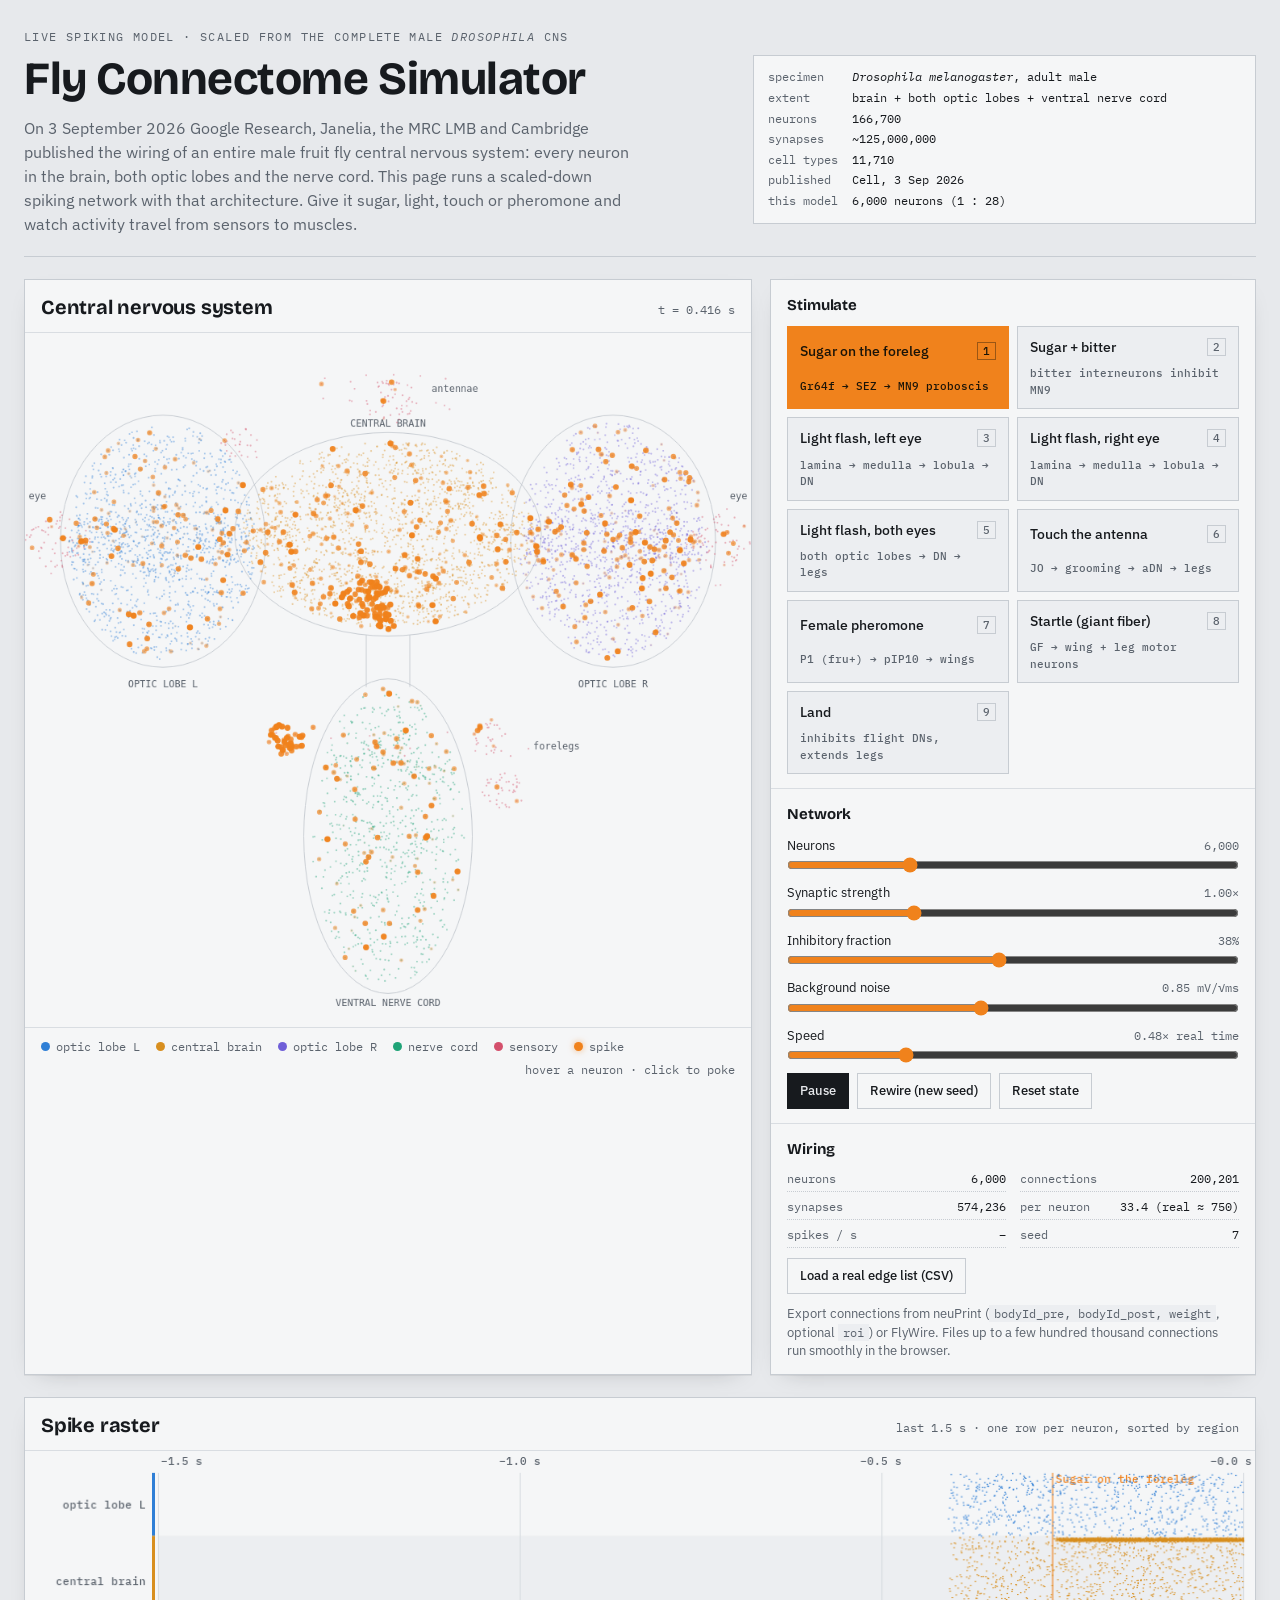
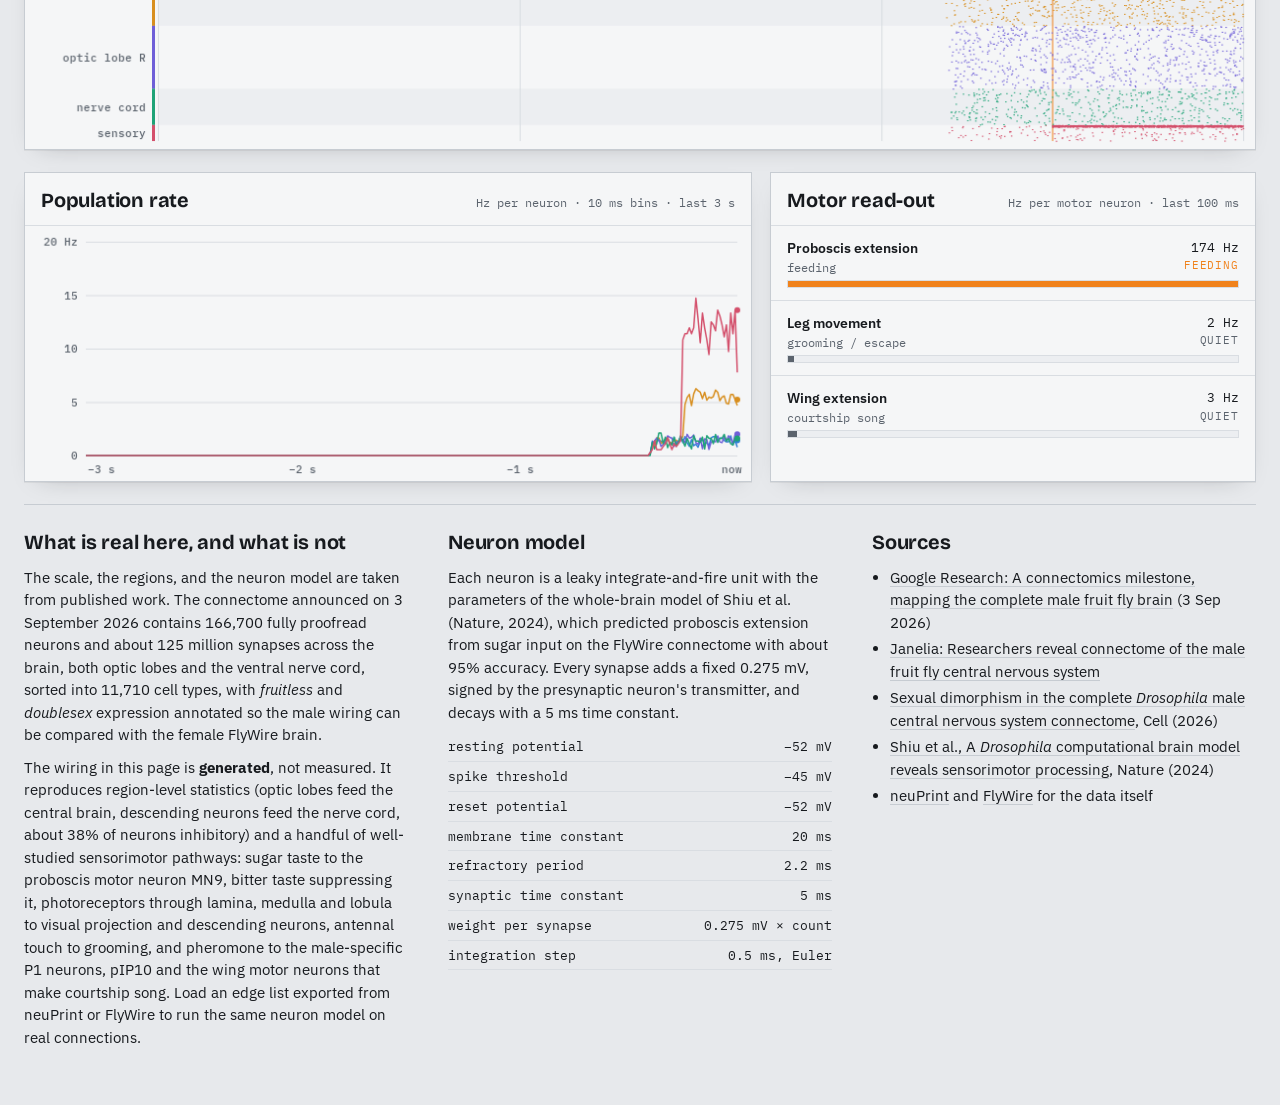
==== commit 6c34710b: "Add 3D flight demo driven by the fly connectome model fly-brain-sim/flight.html puts the spiking net" ====
--- a/fly-brain-sim/index.html
+++ b/fly-brain-sim/index.html
@@ -418,7 +418,7 @@
     if (custom) {
       list = net.groups.map(function (g) { return { id: g.id, label: g.label, to: 'poke every neuron in ' + g.region, groups: [g.id], rate: 60, duration: 300 }; });
     } else {
-      var to = { sugar: 'Gr64f → SEZ → MN9 proboscis', bitter: 'bitter interneurons inhibit MN9', flashL: 'lamina → medulla → lobula → DN', flashR: 'lamina → medulla → lobula → DN', flash: 'both optic lobes → DN → legs', touch: 'JO → grooming → aDN → legs', pheromone: 'P1 (fru+) → pIP10 → wings' };
+      var to = { sugar: 'Gr64f → SEZ → MN9 proboscis', bitter: 'bitter interneurons inhibit MN9', flashL: 'lamina → medulla → lobula → DN', flashR: 'lamina → medulla → lobula → DN', flash: 'both optic lobes → DN → legs', touch: 'JO → grooming → aDN → legs', pheromone: 'P1 (fru+) → pIP10 → wings', startle: 'GF → wing + leg motor neurons', land: 'inhibits flight DNs, extends legs' };
       list = Object.keys(F.STIMULI).map(function (k) { var s = F.STIMULI[k]; return { id: k, label: s.label, to: to[k], groups: s.groups, rate: s.rate, duration: s.duration }; });
     }
     list.forEach(function (s, n) {
